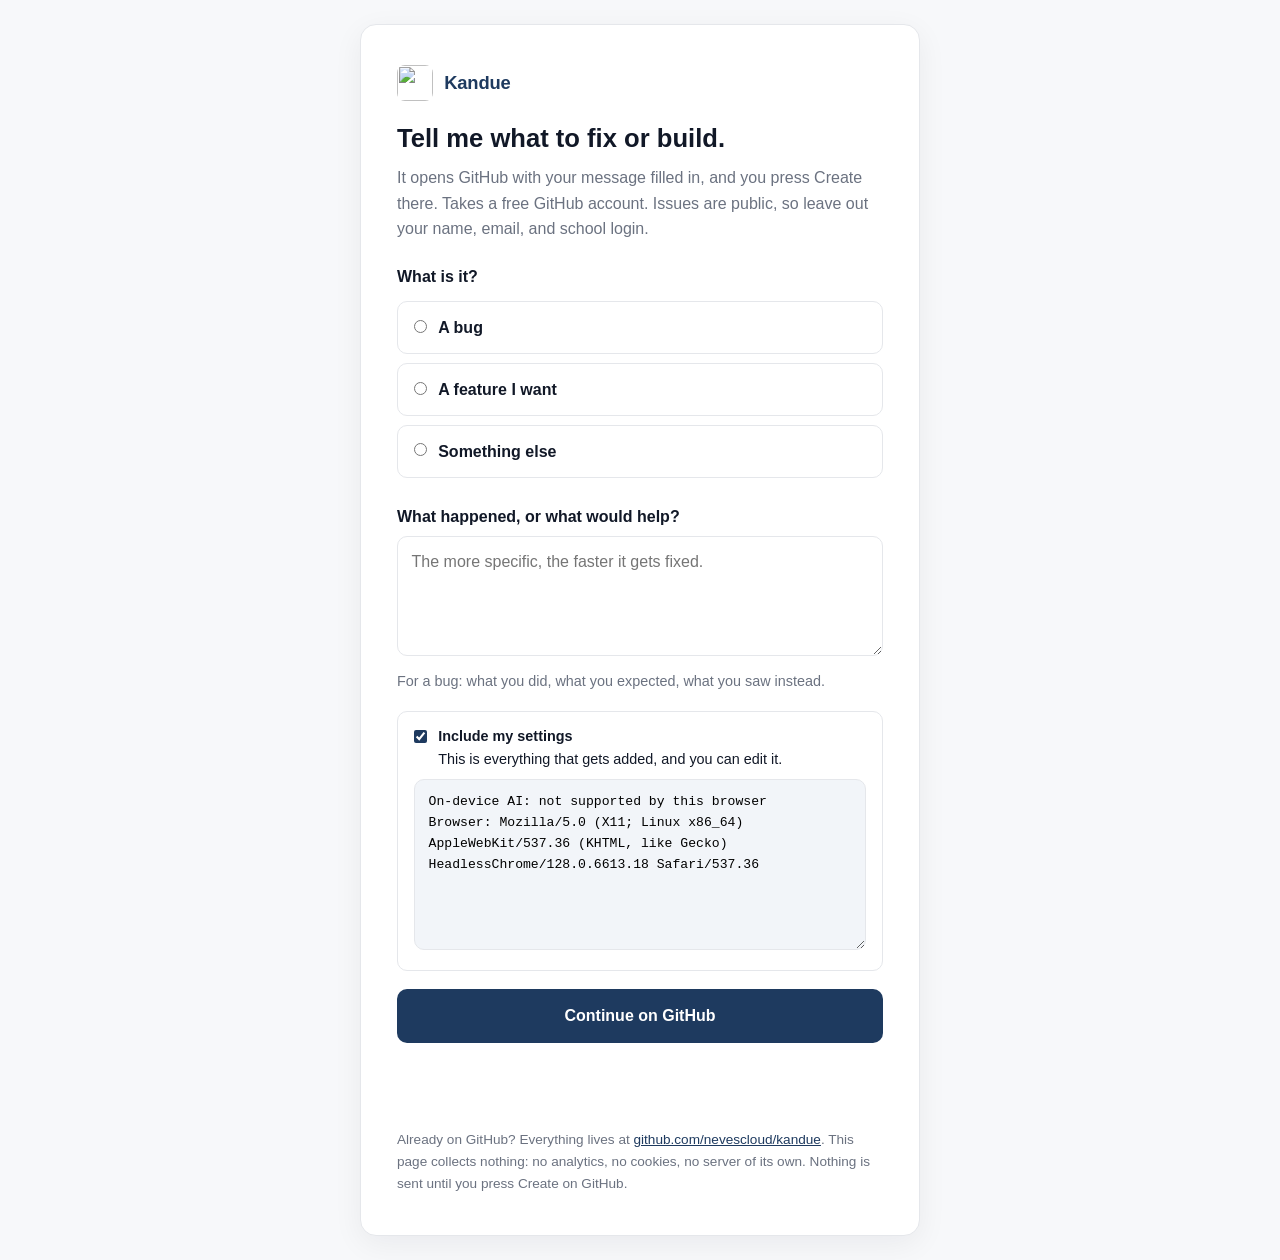
==== docs/feedback.html @ b40b9d7e "Feedback form shows the settings it is about to include The extension appends the reporter's panel s" ====
<!DOCTYPE html>
<html lang="en">
<head>
    <meta charset="UTF-8">
    <meta name="viewport" content="width=device-width, initial-scale=1.0">
    <title>Kandue feedback</title>
    <meta name="description" content="Report a bug or ask for a feature. It opens a GitHub issue with your message filled in.">
    <link rel="icon" href="icon.png" type="image/png">

    <style>
        :root {
            --navy: #1E3A5F;
            --navy-2: #2C4F7C;
            --coral: #E86F5F;
            --ink: #111827;
            --muted: #6B7280;
            --line: #E5E7EB;
            --bg: #F7F8FA;
            --card: #FFFFFF;
        }
        * { margin: 0; padding: 0; box-sizing: border-box; }
        body {
            font-family: -apple-system, BlinkMacSystemFont, 'Segoe UI', Roboto, 'Helvetica Neue', Arial, sans-serif;
            line-height: 1.6;
            color: var(--ink);
            background: var(--bg);
            -webkit-font-smoothing: antialiased;
            min-height: 100vh;
            display: flex;
            align-items: center;
            justify-content: center;
            padding: 1.5rem;
        }
        a { color: var(--navy); }
        :focus-visible { outline: 3px solid var(--coral); outline-offset: 2px; border-radius: 4px; }
        .card {
            background: var(--card);
            border: 1px solid var(--line);
            border-radius: 16px;
            max-width: 560px;
            width: 100%;
            padding: 2.5rem 2.25rem;
            box-shadow: 0 8px 30px rgba(17, 24, 39, 0.06);
        }
        .brand { display: flex; align-items: center; gap: 0.7rem; margin-bottom: 1.4rem; }
        .brand img { width: 36px; height: 36px; border-radius: 8px; }
        .brand a { font-size: 1.15rem; font-weight: 800; letter-spacing: -0.01em; color: var(--navy); text-decoration: none; }
        h1 { font-size: 1.6rem; line-height: 1.25; margin-bottom: 0.6rem; }
        p { color: var(--muted); margin-bottom: 1.4rem; }

        fieldset { border: 0; margin-bottom: 1.1rem; }
        legend { font-weight: 600; color: var(--ink); margin-bottom: 0.7rem; padding: 0; }
        .opt {
            display: flex;
            align-items: flex-start;
            gap: 0.7rem;
            padding: 0.8rem 1rem;
            border: 1px solid var(--line);
            border-radius: 10px;
            margin-bottom: 0.55rem;
            cursor: pointer;
        }
        .opt:hover { border-color: var(--navy-2); background: #F2F5F9; }
        .opt input { margin-top: 0.3rem; flex: none; accent-color: var(--navy); }
        .opt:has(input:checked) { border-color: var(--navy); background: #F2F5F9; }
        .opt span { font-weight: 600; }

        textarea {
            width: 100%;
            min-height: 120px;
            padding: 0.7rem 0.85rem;
            border: 1px solid var(--line);
            border-radius: 10px;
            font: inherit;
            resize: vertical;
        }
        label.stack { display: block; font-weight: 600; margin-bottom: 0.4rem; }
        .hint { font-size: 0.9rem; margin: 0.4rem 0 1.1rem; }

        button {
            width: 100%;
            padding: 0.9rem 1.1rem;
            border: 0;
            border-radius: 10px;
            background: var(--navy);
            color: #fff;
            font: inherit;
            font-weight: 700;
            cursor: pointer;
        }
        button:hover { background: var(--navy-2); }
        button:disabled { background: #9CA3AF; cursor: not-allowed; }
        .status { min-height: 1.4rem; margin: 0.7rem 0 0; font-size: 0.9rem; }
        .problem { min-height: 1.4rem; margin: 0.5rem 0 0; font-size: 0.9rem; color: #B42318; font-weight: 600; }
        .fallback { margin-top: 0.9rem; }
        .fallback[hidden] { display: none; }
        .fbnote { font-size: 0.9rem; margin-bottom: 0.5rem; }
        .fallback textarea { min-height: 0; font-size: 0.85rem; background: #F2F5F9; }
        .diag {
            border: 1px solid var(--line);
            border-radius: 10px;
            padding: 0.8rem 1rem;
            margin: 1.1rem 0;
            font-size: 0.9rem;
        }
        .diag[hidden] { display: none; }
        .diag .row { display: flex; align-items: flex-start; gap: 0.7rem; }
        .diag input[type=checkbox] { margin-top: 0.3rem; flex: none; accent-color: var(--navy); }
        .diag textarea {
            min-height: 0;
            margin-top: 0.5rem;
            background: #F2F5F9;
            font-size: 0.82rem;
            font-family: ui-monospace, SFMono-Regular, Menlo, monospace;
        }
        .verdict { font-weight: 600; color: var(--ink); }
        .ghost {
            margin-top: 0.5rem;
            background: transparent;
            color: var(--navy);
            border: 1px solid var(--navy);
            font-weight: 600;
        }
        .ghost:hover { background: #F2F5F9; }
        .fallback a.ghost { display: block; text-align: center; text-decoration: none; padding: 0.9rem 1.1rem; border-radius: 10px; margin-bottom: 0.6rem; }
        .foot { font-size: 0.85rem; color: var(--muted); margin: 1.4rem 0 0; }
    </style>
</head>
<body>
    <main class="card">
        <div class="brand">
            <img src="icon.png" alt="" width="36" height="36">
            <a href="./">Kandue</a>
        </div>
        <h1>Tell me what to fix or build.</h1>
        <p>It opens GitHub with your message filled in, and you press Create there. Takes a free GitHub account. Issues are public, so leave out your name, email, and school login.</p>

        <form id="form">
            <fieldset>
                <legend>What is it?</legend>
                <label class="opt"><input type="radio" name="kind" value="bug"><span>A bug</span></label>
                <label class="opt"><input type="radio" name="kind" value="feature"><span>A feature I want</span></label>
                <label class="opt"><input type="radio" name="kind" value="other"><span>Something else</span></label>
            </fieldset>

            <label class="stack" for="message">What happened, or what would help?</label>
            <textarea id="message" name="message" required maxlength="3000" placeholder="The more specific, the faster it gets fixed."></textarea>
            <p class="hint">For a bug: what you did, what you expected, what you saw instead.</p>

            <div class="diag" id="diag" hidden>
                <div class="row">
                    <input type="checkbox" id="incl" checked>
                    <label for="incl">
                        <span class="verdict">Include my settings</span><br>
                        This is everything that gets added, and you can edit it.
                    </label>
                </div>
                <textarea id="diagText" rows="7" aria-label="Settings included with your message"></textarea>
            </div>

            <button type="submit" id="send">Continue on GitHub</button>
            <p class="status" id="status" role="status" aria-live="polite"></p>
            <p class="problem" id="problem" role="alert"></p>

            <div class="fallback" id="after" hidden>
                <p class="fbnote">If GitHub asked you to sign in, sign in or make a free account, then check your message is still there. If it is gone, paste it from here. No new tab? <a id="ghLink" href="https://github.com/nevescloud/kandue/issues/new/choose">Open GitHub in this tab</a>.</p>
                <textarea id="fbText" readonly rows="5" aria-label="Your message"></textarea>
                <button type="button" class="ghost" id="copy">Copy the message</button>
            </div>
        </form>

        <p class="foot">Already on GitHub? Everything lives at <a href="https://github.com/nevescloud/kandue/issues">github.com/nevescloud/kandue</a>. This page collects nothing: no analytics, no cookies, no server of its own. Nothing is sent until you press Create on GitHub.</p>
    </main>

<script>
(function () {
  'use strict';
  var REPO = 'https://github.com/nevescloud/kandue';
  // Issue-form templates carry the labels; a labels= query parameter only
  // works for accounts with push access, so it would be dropped for everyone
  // this page is for.
  var TEMPLATE = { bug: 'bug.yml', feature: 'feature.yml', other: 'feedback.yml' };
  // The extension links here with its version attached, so a bug report carries
  // the build without the reporter reading it off Settings and typing it in.
  // Validated rather than passed through: this arrives from a URL anyone can
  // write, and it lands in a field of a public issue. Bugs only, since the build
  // a feature request was thought up on says nothing.
  var VERSION = (new URLSearchParams(location.search).get('v') || '').trim();
  if (!/^\d+\.\d+\.\d+$/.test(VERSION)) VERSION = '';
  // Settings arrive on the FRAGMENT, which the browser never sends to the
  // server, so this page learns them without kandue.app being told anything.
  // Validated against a fixed set for the same reason VERSION is: anyone can
  // write this URL and whatever survives lands in a public issue.
  var ALLOW = {
    mount: { re: /^(overlay|side|popout)$/, label: 'Panel',
             say: { overlay: 'over the page', side: 'docked', popout: 'its own window' } },
    theme: { re: /^(system|light|dark)$/, label: 'Theme' },
    wb:    { re: /^(on|off)$/, label: 'Write back to Canvas' },
    terms: { re: /^(on|off)$/, label: 'Hide past semesters' },
    host:  { re: /^[a-z0-9]([a-z0-9-]*[a-z0-9])?(\.[a-z0-9]([a-z0-9-]*[a-z0-9])?)+$/i,
             label: 'Canvas' }
  };

  function settingsLines() {
    var raw = new URLSearchParams((location.hash || '').replace(/^#/, ''));
    var out = VERSION ? ['Kandue v' + VERSION] : [];
    Object.keys(ALLOW).forEach(function (key) {
      var spec = ALLOW[key];
      var value = (raw.get(key) || '').trim();
      if (!value || !spec.re.test(value)) return;
      out.push(spec.label + ': ' + ((spec.say && spec.say[value]) || value));
    });
    return out;
  }

  // Measured here rather than passed in: the panel hides the AI affordances on
  // an ineligible machine rather than offering a button that throws, so "the
  // quizzes never appeared" and "this laptop cannot run them" look identical
  // from the outside. The browser can tell them apart; the extension cannot.
  function fillDiag() {
    var lines = settingsLines();
    function render(extra) {
      var all = lines.concat(extra || []);
      if (!all.length) return;
      diagText.value = all.join('\n');
      diag.hidden = false;
    }
    if (typeof LanguageModel === 'undefined' || !LanguageModel.availability) {
      render(['On-device AI: not supported by this browser', 'Browser: ' + navigator.userAgent]);
      return;
    }
    LanguageModel.availability().then(function (state) {
      render(['On-device AI: ' + state, 'Browser: ' + navigator.userAgent]);
    }, function () { render(['Browser: ' + navigator.userAgent]); });
  }

  var form = document.getElementById('form');
  var send = document.getElementById('send');
  var status = document.getElementById('status');
  var problem = document.getElementById('problem');
  var message = document.getElementById('message');
  var after = document.getElementById('after');
  var fbText = document.getElementById('fbText');
  var ghLink = document.getElementById('ghLink');
  var diag = document.getElementById('diag');
  var diagText = document.getElementById('diagText');
  var incl = document.getElementById('incl');
  fillDiag();

  function issueUrl(kind, text) {
    var first = text.split('\n')[0].trim();
    var title = first.length > 72 ? first.slice(0, 69).replace(/\s+\S*$/, '') + '...' : first;
    return REPO + '/issues/new?template=' + TEMPLATE[kind]
      + '&title=' + encodeURIComponent(title)
      + '&message=' + encodeURIComponent(text)
      + (kind === 'bug' && VERSION ? '&version=' + encodeURIComponent(VERSION) : '');
  }

  form.addEventListener('submit', function (e) {
    e.preventDefault();
    var picked = form.querySelector('input[name="kind"]:checked');
    if (!picked) {
      problem.textContent = 'Pick one of the three first.';
      return;
    }
    var text = message.value.trim();
    if (!text) {
      problem.textContent = 'Write something first.';
      message.focus();
      return;
    }
    problem.textContent = '';
    if (!diag.hidden && incl.checked && diagText.value.trim()) {
      text += '\n\n---\n' + diagText.value.trim();
    }
    var url = issueUrl(picked.value, text);

    // A new tab via an anchor inside the click, not window.location: GitHub
    // may bounce through sign-in or sign-up, and this page has to stay put so
    // the copy of the message below survives whatever happens over there.
    // Signed out, GitHub redirects to /login with the whole prefilled URL in
    // return_to, so the text does come back after signing in (measured
    // 2026-09-04). The copy below is for the cases where it doesn't.
    var a = document.createElement('a');
    a.href = url;
    a.target = '_blank';
    a.rel = 'noopener';
    document.body.appendChild(a);
    a.click();
    a.remove();

    ghLink.href = url;
    fbText.value = text;
    after.hidden = false;
    status.textContent = 'GitHub opened in a new tab with your message filled in. Press the green Create button there.';
  });

  document.getElementById('copy').addEventListener('click', function () {
    function select() {
      fbText.focus();
      fbText.select();
      status.textContent = 'Selected. Press Ctrl/Cmd+C to copy.';
    }
    if (navigator.clipboard && navigator.clipboard.writeText) {
      navigator.clipboard.writeText(fbText.value).then(function () {
        status.textContent = 'Copied.';
      }, select);
    } else {
      select();
    }
  });
})();
</script>
</body>
</html>
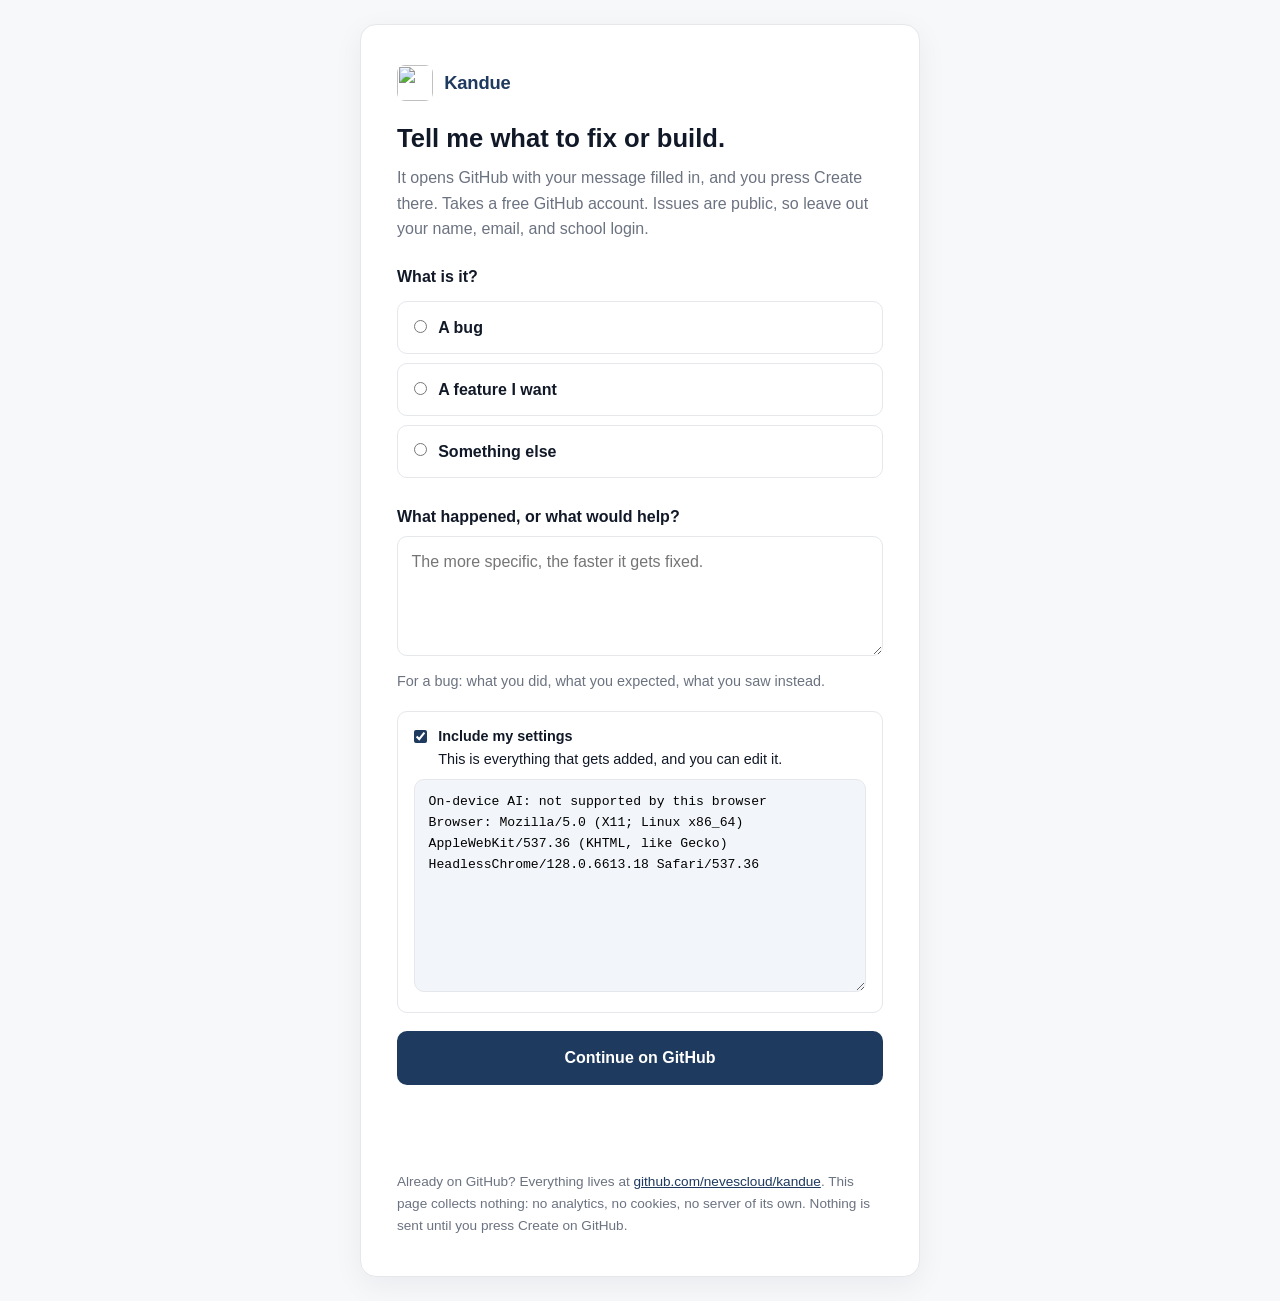
==== commit 3ade2a86: "Feedback form shows the enrollment mix `roles` joins the settings block: counts of courses by enroll" ====
--- a/docs/feedback.html
+++ b/docs/feedback.html
@@ -155,7 +155,7 @@
                         This is everything that gets added, and you can edit it.
                     </label>
                 </div>
-                <textarea id="diagText" rows="7" aria-label="Settings included with your message"></textarea>
+                <textarea id="diagText" rows="9" aria-label="Settings included with your message"></textarea>
             </div>
 
             <button type="submit" id="send">Continue on GitHub</button>
@@ -198,7 +198,15 @@
     wb:    { re: /^(on|off)$/, label: 'Write back to Canvas' },
     terms: { re: /^(on|off)$/, label: 'Hide past semesters' },
     host:  { re: /^[a-z0-9]([a-z0-9-]*[a-z0-9])?(\.[a-z0-9]([a-z0-9-]*[a-z0-9])?)+$/i,
-             label: 'Canvas' }
+             label: 'Canvas' },
+    // Counts of courses by the reporter's enrollment type: never a course name.
+    roles: { re: /^[a-z]+:\d{1,3}(,[a-z]+:\d{1,3})*$/, label: 'Enrolled as',
+             fmt: function (v) {
+               return v.split(',').map(function (pair) {
+                 var kv = pair.split(':');
+                 return (kv[0] === 'ta' ? 'TA' : kv[0]) + ' \u00d7' + kv[1];
+               }).join(', ');
+             } }
   };
 
   function settingsLines() {
@@ -208,7 +216,7 @@
       var spec = ALLOW[key];
       var value = (raw.get(key) || '').trim();
       if (!value || !spec.re.test(value)) return;
-      out.push(spec.label + ': ' + ((spec.say && spec.say[value]) || value));
+      out.push(spec.label + ': ' + (spec.fmt ? spec.fmt(value) : (spec.say && spec.say[value]) || value));
     });
     return out;
   }
